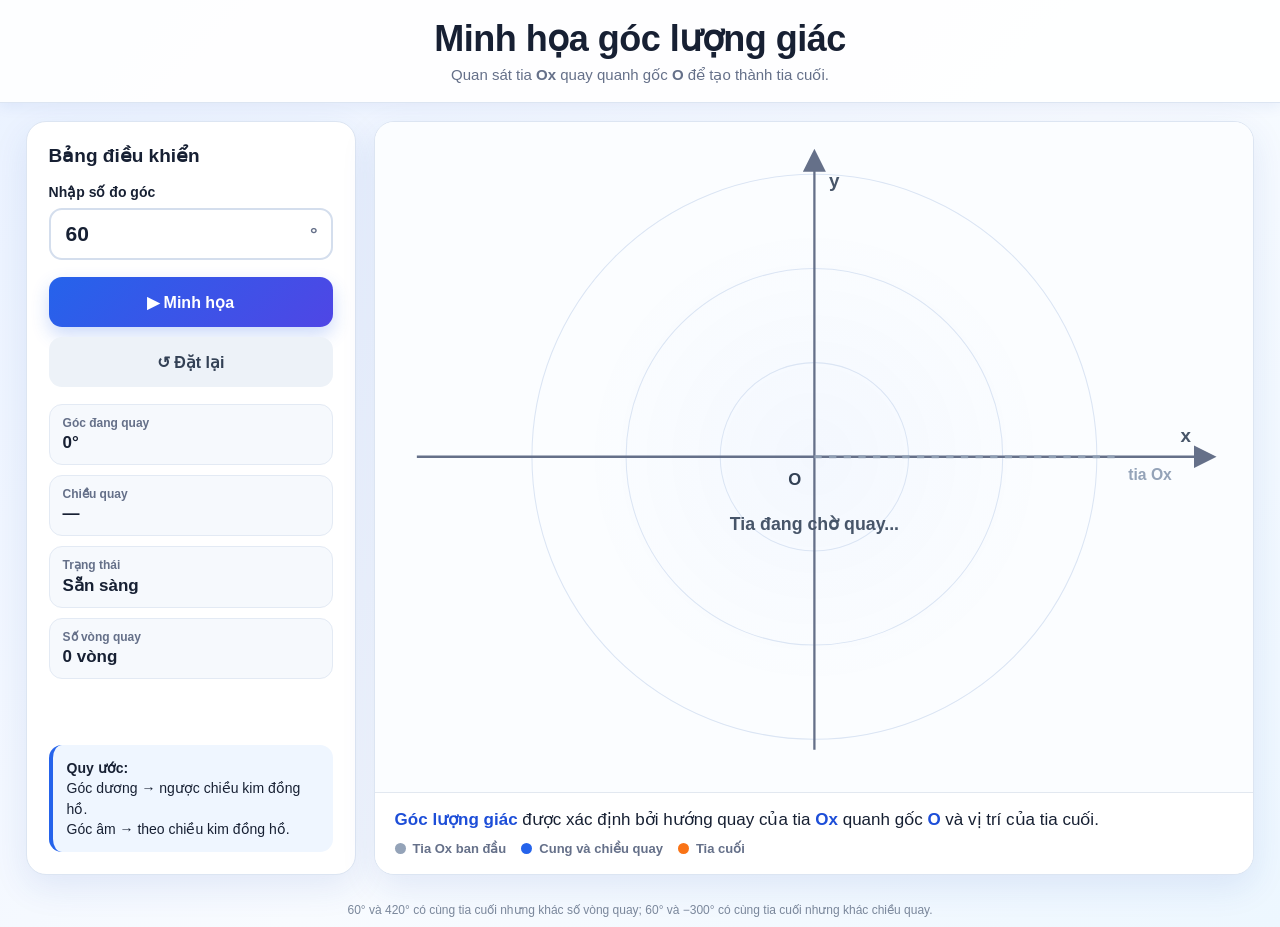
==== MINH HỌA GÓC LƯỢNG GIÁC/index.html @ 99ea973a "Add files via upload" ====
<!DOCTYPE html>
<html lang="vi">
<head>
<meta charset="UTF-8">
<meta name="viewport" content="width=device-width, initial-scale=1.0">
<title>Minh họa góc lượng giác</title>
<style>
  * { box-sizing: border-box; }
  :root {
    --bg: #eef4ff;
    --panel: #ffffff;
    --ink: #172033;
    --muted: #657089;
    --primary: #2563eb;
    --primary-dark: #1d4ed8;
    --accent: #f97316;
    --grid: #dbe5f4;
    --axis: #657089;
    --success: #15803d;
  }

  body {
    margin: 0;
    min-height: 100vh;
    font-family: Inter, "Segoe UI", Arial, sans-serif;
    color: var(--ink);
    background: linear-gradient(135deg, #eaf2ff, #f8fbff 55%, #edf7ff);
  }

  .app {
    min-height: 100vh;
    display: grid;
    grid-template-rows: auto 1fr auto;
  }

  header {
    padding: 18px 28px;
    background: rgba(255,255,255,.92);
    border-bottom: 1px solid #dce5f2;
    box-shadow: 0 3px 14px rgba(30, 64, 175, .08);
    text-align: center;
  }

  header h1 {
    margin: 0;
    font-size: clamp(24px, 3vw, 36px);
    letter-spacing: -.5px;
  }

  header p {
    margin: 6px 0 0;
    color: var(--muted);
    font-size: 15px;
  }

  main {
    width: min(1500px, 96vw);
    margin: 18px auto;
    display: grid;
    grid-template-columns: minmax(270px, 330px) 1fr;
    gap: 18px;
    min-height: 0;
  }

  .controls {
    background: var(--panel);
    border: 1px solid #dce5f2;
    border-radius: 20px;
    padding: 22px;
    box-shadow: 0 12px 35px rgba(30,64,175,.10);
    display: flex;
    flex-direction: column;
    gap: 17px;
  }

  .control-title {
    font-weight: 800;
    font-size: 19px;
  }

  label {
    font-weight: 700;
    font-size: 14px;
    display: block;
    margin-bottom: 8px;
  }

  .input-wrap {
    position: relative;
  }

  input {
    width: 100%;
    height: 52px;
    border: 2px solid #d4deed;
    border-radius: 13px;
    padding: 0 48px 0 15px;
    font-size: 21px;
    font-weight: 700;
    outline: none;
    color: var(--ink);
    transition: .2s;
  }

  input:focus {
    border-color: var(--primary);
    box-shadow: 0 0 0 4px rgba(37,99,235,.12);
  }

  .degree {
    position: absolute;
    right: 15px;
    top: 50%;
    transform: translateY(-50%);
    font-size: 19px;
    font-weight: 800;
    color: var(--muted);
  }

  .buttons {
    display: grid;
    gap: 10px;
  }

  button {
    border: 0;
    border-radius: 13px;
    min-height: 50px;
    padding: 0 15px;
    font-size: 16px;
    font-weight: 800;
    cursor: pointer;
    transition: transform .15s, box-shadow .15s, opacity .15s;
  }

  button:hover { transform: translateY(-1px); }
  button:active { transform: translateY(1px); }

  #animateBtn {
    color: white;
    background: linear-gradient(135deg, var(--primary), #4f46e5);
    box-shadow: 0 8px 18px rgba(37,99,235,.23);
  }

  #resetBtn {
    color: #334155;
    background: #edf2f8;
  }

  button:disabled { opacity: .55; cursor: default; transform: none; }

  .stats {
    display: grid;
    gap: 10px;
  }

  .stat {
    background: #f6f9fd;
    border: 1px solid #e3eaf4;
    border-radius: 13px;
    padding: 11px 13px;
  }

  .stat-label {
    color: var(--muted);
    font-size: 12px;
    font-weight: 700;
    margin-bottom: 3px;
  }

  .stat-value {
    font-size: 17px;
    font-weight: 800;
  }

  .explain {
    margin-top: auto;
    padding: 13px 14px;
    border-radius: 13px;
    background: #eff6ff;
    border-left: 4px solid var(--primary);
    line-height: 1.45;
    font-size: 14px;
  }

  .visual {
    min-width: 0;
    background: var(--panel);
    border: 1px solid #dce5f2;
    border-radius: 20px;
    box-shadow: 0 12px 35px rgba(30,64,175,.10);
    display: grid;
    grid-template-rows: 1fr auto;
    overflow: hidden;
    min-height: 600px;
  }

  .canvas-wrap {
    min-height: 0;
    position: relative;
    background:
      radial-gradient(circle at 50% 50%, rgba(37,99,235,.035), transparent 42%),
      #fbfdff;
  }

  svg {
    width: 100%;
    height: 100%;
    min-height: 500px;
    display: block;
    user-select: none;
  }

  .grid-circle { fill: none; stroke: var(--grid); stroke-width: 1; }
  .grid-line { stroke: var(--grid); stroke-width: 1; stroke-dasharray: 4 7; }
  .axis { stroke: var(--axis); stroke-width: 2.2; }
  .axis-label { font-size: 18px; font-weight: 800; fill: #475569; }
  .origin-label { font-size: 16px; font-weight: 800; fill: #334155; }

  .start-ray {
    stroke: #94a3b8;
    stroke-width: 3;
    stroke-dasharray: 7 7;
    opacity: .9;
  }

  .final-ray {
    stroke: var(--accent);
    stroke-width: 6;
    stroke-linecap: round;
    filter: drop-shadow(0 3px 4px rgba(249,115,22,.22));
  }

  .angle-path {
    fill: none;
    stroke: var(--primary);
    stroke-width: 6;
    stroke-linecap: round;
    stroke-linejoin: round;
    marker-end: url(#arrow);
  }

  .angle-label-bg {
    fill: white;
    stroke: #d7e1ee;
    stroke-width: 1.5;
    opacity: .96;
  }

  .angle-label {
    font-size: 20px;
    font-weight: 900;
    fill: #1d4ed8;
    text-anchor: middle;
  }

  .rotation-label {
    font-size: 17px;
    font-weight: 800;
    fill: #475569;
    text-anchor: middle;
  }

  .tip-dot {
    fill: var(--accent);
    stroke: white;
    stroke-width: 4;
  }

  .visual-bottom {
    padding: 15px 20px 18px;
    border-top: 1px solid #e2e8f0;
    background: rgba(255,255,255,.96);
  }

  .concept {
    font-size: 17px;
    line-height: 1.45;
  }

  .concept strong { color: var(--primary-dark); }

  .legend {
    margin-top: 9px;
    display: flex;
    flex-wrap: wrap;
    gap: 15px;
    color: var(--muted);
    font-size: 13px;
    font-weight: 650;
  }

  .legend span { display: inline-flex; align-items: center; gap: 7px; }
  .dot { width: 11px; height: 11px; border-radius: 50%; display: inline-block; }
  .blue { background: var(--primary); }
  .orange { background: var(--accent); }
  .gray { background: #94a3b8; }

  footer {
    padding: 10px;
    text-align: center;
    color: #7a879b;
    font-size: 12px;
  }

  @media (max-width: 900px) {
    main {
      grid-template-columns: 1fr;
    }
    .controls { order: 2; }
    .visual { order: 1; min-height: 600px; }
  }

  @media (max-width: 600px) {
    header { padding: 15px; }
    main { width: 100%; margin: 0; gap: 10px; }
    .controls, .visual { border-radius: 0; }
    .visual { min-height: 520px; }
    svg { min-height: 420px; }
  }
</style>
</head>
<body>
<div class="app">
  <header>
    <h1>Minh họa góc lượng giác</h1>
    <p>Quan sát tia <strong>Ox</strong> quay quanh gốc <strong>O</strong> để tạo thành tia cuối.</p>
  </header>

  <main>
    <section class="controls">
      <div class="control-title">Bảng điều khiển</div>

      <div>
        <label for="angleInput">Nhập số đo góc</label>
        <div class="input-wrap">
          <input id="angleInput" type="number" step="any" value="60" aria-label="Nhập số đo góc">
          <span class="degree">°</span>
        </div>
      </div>

      <div class="buttons">
        <button id="animateBtn">▶ Minh họa</button>
        <button id="resetBtn">↺ Đặt lại</button>
      </div>

      <div class="stats">
        <div class="stat">
          <div class="stat-label">Góc đang quay</div>
          <div class="stat-value" id="currentAngle">0°</div>
        </div>
        <div class="stat">
          <div class="stat-label">Chiều quay</div>
          <div class="stat-value" id="direction">—</div>
        </div>
        <div class="stat">
          <div class="stat-label">Trạng thái</div>
          <div class="stat-value" id="status">Sẵn sàng</div>
        </div>
        <div class="stat">
          <div class="stat-label">Số vòng quay</div>
          <div class="stat-value" id="turns">0 vòng</div>
        </div>
      </div>

      <div class="explain">
        <strong>Quy ước:</strong><br>
        Góc dương → ngược chiều kim đồng hồ.<br>
        Góc âm → theo chiều kim đồng hồ.
      </div>
    </section>

    <section class="visual">
      <div class="canvas-wrap">
        <svg id="diagram" viewBox="-420 -320 840 640" role="img"
             aria-label="Hình minh họa góc lượng giác">
          <defs>
            <marker id="axisArrow" markerWidth="10" markerHeight="10" refX="8" refY="5"
                    orient="auto" markerUnits="strokeWidth">
              <path d="M0,0 L10,5 L0,10 Z" fill="#657089"></path>
            </marker>
            <marker id="arrow" markerWidth="5" markerHeight="5" refX="5" refY="5"
        orient="auto" markerUnits="strokeWidth">
  <path d="M0,0 L3,5 L0,8 Z" fill="#2563eb"></path>
</marker>
          </defs>

          <!-- Lưới định hướng -->
          <circle class="grid-circle" cx="0" cy="0" r="90"></circle>
          <circle class="grid-circle" cx="0" cy="0" r="180"></circle>
          <circle class="grid-circle" cx="0" cy="0" r="270"></circle>

          <line class="grid-line" x1="-360" y1="0" x2="360" y2="0"></line>
          <line class="grid-line" x1="0" y1="-280" x2="0" y2="280"></line>

          <!-- Hệ trục Oxy -->
          <line class="axis" x1="-380" y1="0" x2="380" y2="0" marker-end="url(#axisArrow)"></line>
          <line class="axis" x1="0" y1="280" x2="0" y2="-290" marker-end="url(#axisArrow)"></line>

          <text class="axis-label" x="350" y="-14">x</text>
          <text class="axis-label" x="14" y="-258">y</text>
          <text class="origin-label" x="-25" y="27">O</text>

          <!-- Tia Ox ban đầu -->
          <line id="startRay" class="start-ray" x1="0" y1="0" x2="290" y2="0"></line>
          <text id="startLabel" x="300" y="22" fill="#94a3b8" font-size="15" font-weight="700">tia Ox</text>

          <!-- Cung góc động -->
          <path id="anglePath" class="angle-path" d="" opacity="0"></path>

          <!-- Tia đang quay / tia cuối -->
          <line id="finalRay" class="final-ray" x1="0" y1="0" x2="0" y2="0" opacity="0"></line>
          <circle id="tipDot" class="tip-dot" cx="0" cy="0" r="8" opacity="0"></circle>

          <!-- Nhãn góc -->
          <g id="angleLabelGroup" opacity="0">
            <rect id="angleLabelBg" class="angle-label-bg" x="-64" y="-34" width="128" height="43" rx="12"></rect>
            <text id="angleLabel" class="angle-label" x="0" y="-5">60°</text>
          </g>

          <text id="rotationLabel" class="rotation-label" x="0" y="70">Tia đang quay...</text>
        </svg>
      </div>

      <div class="visual-bottom">
        <div class="concept">
          <strong>Góc lượng giác</strong> được xác định bởi hướng quay của tia <strong>Ox</strong>
          quanh gốc <strong>O</strong> và vị trí của tia cuối.
        </div>
        <div class="legend">
          <span><i class="dot gray"></i> Tia Ox ban đầu</span>
          <span><i class="dot blue"></i> Cung và chiều quay</span>
          <span><i class="dot orange"></i> Tia cuối</span>
        </div>
      </div>
    </section>
  </main>

  <footer>60° và 420° có cùng tia cuối nhưng khác số vòng quay; 60° và −300° có cùng tia cuối nhưng khác chiều quay.</footer>
</div>

<script>
(() => {
  const input = document.getElementById("angleInput");
  const animateBtn = document.getElementById("animateBtn");
  const resetBtn = document.getElementById("resetBtn");

  const currentAngleEl = document.getElementById("currentAngle");
  const directionEl = document.getElementById("direction");
  const statusEl = document.getElementById("status");
  const turnsEl = document.getElementById("turns");

  const anglePath = document.getElementById("anglePath");
  const finalRay = document.getElementById("finalRay");
  const tipDot = document.getElementById("tipDot");
  const angleLabelGroup = document.getElementById("angleLabelGroup");
  const angleLabelBg = document.getElementById("angleLabelBg");
  const angleLabel = document.getElementById("angleLabel");
  const rotationLabel = document.getElementById("rotationLabel");

  const RAY_LENGTH = 270;
  const ARC_BASE = 82;
  const NS_PER_DEGREE = 1000000; // chỉ dùng để tạo độ mượt, không phải đơn vị toán học
  let animationId = null;
  let runToken = 0;

  // Định dạng số để tránh hiện các chữ số thập phân dài.
  function fmt(n) {
    if (Math.abs(n) < 1e-9) return "0";
    return Number(n.toFixed(2)).toString();
  }

  function degToRad(deg) {
    return deg * Math.PI / 180;
  }

  // Chuyển góc toán học sang tọa độ SVG:
  // x = r*cos(theta), y = -r*sin(theta) vì trục y của SVG hướng xuống.
  function pointAt(angleDeg, radius) {
    const t = degToRad(angleDeg);
    return {
      x: radius * Math.cos(t),
      y: -radius * Math.sin(t)
    };
  }

  // Tạo cung/đường xoắn qua toàn bộ quá trình quay.
  // Góc lớn hơn 360° được giữ nguyên để học sinh nhìn thấy nhiều vòng.
  function buildAnglePath(angleDeg) {
    const sign = Math.sign(angleDeg) || 1;
    const absAngle = Math.abs(angleDeg);

    if (absAngle < 0.001) return "";

    const turns = Math.floor(absAngle / 360);
    const remainder = absAngle % 360;

    // Sau mỗi vòng, tăng nhẹ bán kính để các vòng không đè lên nhau.
    // Với góc nhỏ, cung giữ bán kính cơ bản.
    const samples = Math.max(30, Math.ceil(absAngle / 3));
    const points = [];

    for (let i = 0; i <= samples; i++) {
      const p = i / samples;
      const a = angleDeg * p;
      const radius = ARC_BASE + Math.min(48, Math.floor(Math.abs(a) / 360) * 13);
      points.push(pointAt(a, radius));
    }

    let d = `M ${points[0].x.toFixed(2)} ${points[0].y.toFixed(2)}`;
    for (let i = 1; i < points.length; i++) {
      d += ` L ${points[i].x.toFixed(2)} ${points[i].y.toFixed(2)}`;
    }
    return d;
  }

  function setFinalRay(angleDeg, visible = true) {
    const p = pointAt(angleDeg, RAY_LENGTH);
    finalRay.setAttribute("x2", p.x);
    finalRay.setAttribute("y2", p.y);
    tipDot.setAttribute("cx", p.x);
    tipDot.setAttribute("cy", p.y);
    finalRay.setAttribute("opacity", visible ? "1" : "0");
    tipDot.setAttribute("opacity", visible ? "1" : "0");
  }

  function positionAngleLabel(angleDeg) {
    const absAngle = Math.abs(angleDeg);
    const radius = ARC_BASE + Math.min(48, Math.floor(absAngle / 360) * 13) + 30;
    const p = pointAt(angleDeg, radius);

    // Giữ nhãn trong vùng nhìn thấy.
    const x = Math.max(-350, Math.min(350, p.x));
    const y = Math.max(-250, Math.min(250, p.y));

    angleLabelGroup.setAttribute("transform", `translate(${x} ${y})`);
    angleLabelBg.setAttribute("x", "-70");
    angleLabelBg.setAttribute("y", "-34");
    angleLabelBg.setAttribute("width", "140");
    angleLabel.textContent = `${fmt(angleDeg)}°`;
  }

  function updateTurnInfo(angleDeg) {
    const absAngle = Math.abs(angleDeg);
    const fullTurns = Math.floor(absAngle / 360);
    const rem = absAngle % 360;

    if (absAngle === 0) {
      turnsEl.textContent = "0 vòng";
      return;
    }

    if (rem < 0.01) {
      turnsEl.textContent = `${fullTurns} vòng`;
    } else if (fullTurns > 0) {
      turnsEl.textContent = `${fullTurns} vòng + ${fmt(rem)}°`;
    } else {
      turnsEl.textContent = `${fmt(rem)}°`;
    }
  }

  function setDirection(angleDeg) {
    if (angleDeg > 0) {
      directionEl.textContent = "Ngược chiều kim đồng hồ";
    } else if (angleDeg < 0) {
      directionEl.textContent = "Theo chiều kim đồng hồ";
    } else {
      directionEl.textContent = "Không quay";
    }
  }

  function resetVisual() {
    runToken++;
    if (animationId !== null) {
      cancelAnimationFrame(animationId);
      animationId = null;
    }

    currentAngleEl.textContent = "0°";
    directionEl.textContent = "—";
    statusEl.textContent = "Sẵn sàng";
    turnsEl.textContent = "0 vòng";

    anglePath.setAttribute("d", "");
    anglePath.setAttribute("opacity", "0");
    finalRay.setAttribute("opacity", "0");
    tipDot.setAttribute("opacity", "0");
    angleLabelGroup.setAttribute("opacity", "0");
    rotationLabel.textContent = "Tia đang chờ quay...";
    animateBtn.disabled = false;
  }

  function readAngle() {
    const value = Number(input.value);
    if (!Number.isFinite(value)) {
      input.value = "60";
      return 60;
    }
    return value;
  }

  function animateAngle(targetAngle) {
    const token = ++runToken;

    if (animationId !== null) {
      cancelAnimationFrame(animationId);
      animationId = null;
    }

    // Thời gian tăng theo độ lớn góc:
    // góc nhỏ đủ nhanh, góc lớn vẫn có thể quan sát được nhiều vòng.
    const duration = Math.min(
      14000,
      Math.max(1200, 1200 + Math.abs(targetAngle) * 8)
    );

    const directionText =
      targetAngle > 0 ? "Ngược chiều kim đồng hồ" :
      targetAngle < 0 ? "Theo chiều kim đồng hồ" : "Không quay";

    setDirection(targetAngle);
    updateTurnInfo(targetAngle);
    statusEl.textContent = "Đang quay...";
    animateBtn.disabled = true;
    resetBtn.disabled = false;

    if (Math.abs(targetAngle) < 0.0001) {
      currentAngleEl.textContent = "0°";
      statusEl.textContent = "Hoàn thành";
      anglePath.setAttribute("opacity", "0");
      setFinalRay(0, true);
      angleLabelGroup.setAttribute("opacity", "1");
      positionAngleLabel(0);
      rotationLabel.textContent = "Góc 0°";
      animateBtn.disabled = false;
      return;
    }

    const startTime = performance.now();

    function frame(now) {
      if (token !== runToken) return;

      const raw = Math.min(1, (now - startTime) / duration);

      // Ease-in-out: bắt đầu/đổi chiều mềm, giữa chuyển động đều.
      const eased = raw < 0.5
        ? 2 * raw * raw
        : 1 - Math.pow(-2 * raw + 2, 2) / 2;

      const current = targetAngle * eased;

      currentAngleEl.textContent = `${fmt(current)}°`;
      updateTurnInfo(current);
      anglePath.setAttribute("d", buildAnglePath(current));
      anglePath.setAttribute("opacity", current === 0 ? "0" : "1");
      setFinalRay(current, true);
      angleLabelGroup.setAttribute("opacity", "1");
      positionAngleLabel(current);

      rotationLabel.textContent =
        targetAngle > 0
          ? "↺ Đang quay ngược chiều kim đồng hồ"
          : "↻ Đang quay theo chiều kim đồng hồ";

      if (raw < 1) {
        animationId = requestAnimationFrame(frame);
      } else {
        animationId = null;
        currentAngleEl.textContent = `${fmt(targetAngle)}°`;
        updateTurnInfo(targetAngle);

        positionAngleLabel(targetAngle);
        angleLabel.textContent = `${fmt(targetAngle)}°`;

        statusEl.textContent = "Hoàn thành";
        rotationLabel.textContent =
          targetAngle > 0

      }
    }

    animationId = requestAnimationFrame(frame);
  }

  animateBtn.addEventListener("click", () => {
    const angle = readAngle();
    animateAngle(angle);
  });

  resetBtn.addEventListener("click", resetVisual);

  input.addEventListener("keydown", (event) => {
    if (event.key === "Enter") {
      const angle = readAngle();
      animateAngle(angle);
    }
  });

  // Trạng thái ban đầu: hiển thị tia Ox nhưng chưa có tia cuối.
  resetVisual();
})();
</script>
</body>
</html>
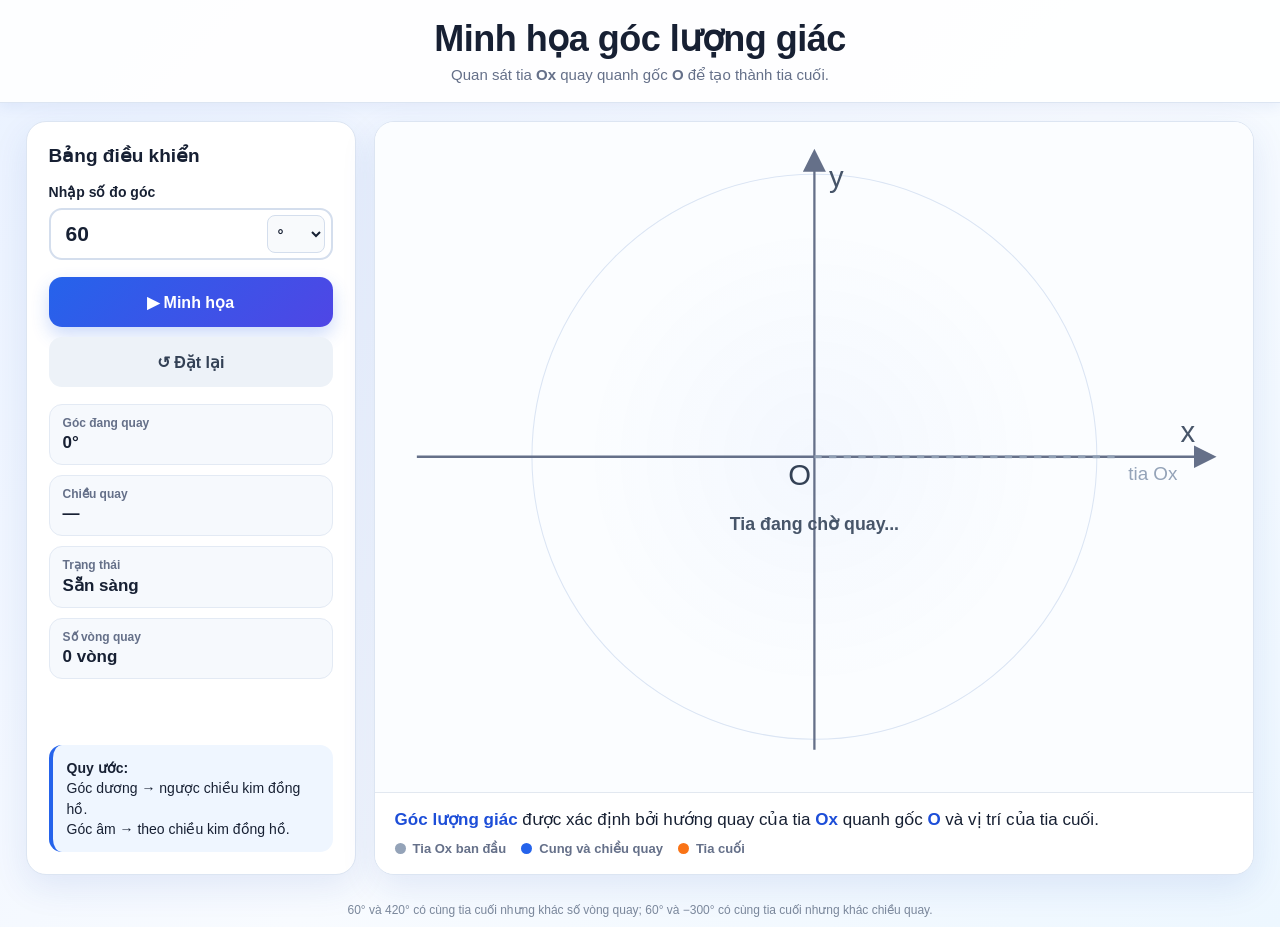
==== commit 8612040f: "Refactor angle input and update styles Updated styles for axis and origin labels, adjusted angle pat" ====
--- a/MINH HỌA GÓC LƯỢNG GIÁC/index.html
+++ b/MINH HỌA GÓC LƯỢNG GIÁC/index.html
@@ -214,8 +214,8 @@
   .grid-circle { fill: none; stroke: var(--grid); stroke-width: 1; }
   .grid-line { stroke: var(--grid); stroke-width: 1; stroke-dasharray: 4 7; }
   .axis { stroke: var(--axis); stroke-width: 2.2; }
-  .axis-label { font-size: 18px; font-weight: 800; fill: #475569; }
-  .origin-label { font-size: 16px; font-weight: 800; fill: #334155; }
+  .axis-label { font-size: 28px; font-weight: 400; fill: #475569; }
+  .origin-label { font-size: 28px; font-weight: 400; fill: #334155; }
 
   .start-ray {
     stroke: #94a3b8;
@@ -234,7 +234,7 @@
   .angle-path {
     fill: none;
     stroke: var(--primary);
-    stroke-width: 6;
+    stroke-width: 3;
     stroke-linecap: round;
     stroke-linejoin: round;
     marker-end: url(#arrow);
@@ -243,8 +243,8 @@
   .angle-label-bg {
     fill: white;
     stroke: #d7e1ee;
-    stroke-width: 1.5;
-    opacity: .96;
+    stroke-width: 1;
+    opacity: 0.1;
   }
 
   .angle-label {
@@ -318,6 +318,37 @@
     .visual { min-height: 520px; }
     svg { min-height: 420px; }
   }
+  
+  .input-wrap {
+  display: flex;
+  align-items: center;
+  position: relative;
+}
+
+.input-wrap input {
+  padding-right: 75px; /* Dành khoảng trống cho ô chọn đơn vị */
+}
+
+.unit-select {
+  position: absolute;
+  right: 8px;
+  top: 50%;
+  transform: translateY(-50%);
+  height: 38px;
+  border: 1px solid #d4deed;
+  border-radius: 8px;
+  background: #f8fafc;
+  font-size: 15px;
+  font-weight: 700;
+  color: var(--ink);
+  cursor: pointer;
+  padding: 0 6px;
+  outline: none;
+}
+
+.unit-select:focus {
+  border-color: var(--primary);
+}
 </style>
 </head>
 <body>
@@ -331,13 +362,16 @@
     <section class="controls">
       <div class="control-title">Bảng điều khiển</div>
 
-      <div>
-        <label for="angleInput">Nhập số đo góc</label>
-        <div class="input-wrap">
-          <input id="angleInput" type="number" step="any" value="60" aria-label="Nhập số đo góc">
-          <span class="degree">°</span>
-        </div>
-      </div>
+        <div>
+		  <label for="angleInput">Nhập số đo góc</label>
+		  <div class="input-wrap">
+			<input id="angleInput" type="text" value="60" aria-label="Nhập số đo góc">
+			<select id="unitSelect" class="unit-select" aria-label="Đơn vị góc">
+			  <option value="deg">°</option>
+			  <option value="rad">rad</option>
+			</select>
+		  </div>
+		</div>
 
       <div class="buttons">
         <button id="animateBtn">▶ Minh họa</button>
@@ -381,13 +415,13 @@
             </marker>
             <marker id="arrow" markerWidth="5" markerHeight="5" refX="5" refY="5"
         orient="auto" markerUnits="strokeWidth">
-  <path d="M0,0 L3,5 L0,8 Z" fill="#2563eb"></path>
+  <path d="M0,2 L3,5 L0,8 Z" fill="#2563eb"></path>
 </marker>
           </defs>
 
           <!-- Lưới định hướng -->
-          <circle class="grid-circle" cx="0" cy="0" r="90"></circle>
-          <circle class="grid-circle" cx="0" cy="0" r="180"></circle>
+          <!-- <circle class="grid-circle" cx="0" cy="0" r="90"></circle> -->
+          <!-- <circle class="grid-circle" cx="0" cy="0" r="180"></circle> -->
           <circle class="grid-circle" cx="0" cy="0" r="270"></circle>
 
           <line class="grid-line" x1="-360" y1="0" x2="360" y2="0"></line>
@@ -403,7 +437,7 @@
 
           <!-- Tia Ox ban đầu -->
           <line id="startRay" class="start-ray" x1="0" y1="0" x2="290" y2="0"></line>
-          <text id="startLabel" x="300" y="22" fill="#94a3b8" font-size="15" font-weight="700">tia Ox</text>
+          <text id="startLabel" x="300" y="22" fill="#94a3b8" font-size="18" font-weight="400">tia Ox</text>
 
           <!-- Cung góc động -->
           <path id="anglePath" class="angle-path" d="" opacity="0"></path>
@@ -589,15 +623,38 @@
     rotationLabel.textContent = "Tia đang chờ quay...";
     animateBtn.disabled = false;
   }
-
-  function readAngle() {
-    const value = Number(input.value);
-    if (!Number.isFinite(value)) {
-      input.value = "60";
-      return 60;
-    }
-    return value;
-  }
+  
+function readAngle() {
+  let raw = input.value.trim().toLowerCase();
+  
+  if (!raw) return 0;
+
+  // Xử lý chuỗi chứa "pi" (ví dụ: pi, 2pi, pi/2, -1.5pi)
+  let val = 0;
+  if (raw.includes("pi")) {
+    let replaced = raw.replace(/pi/g, Math.PI.toString());
+    try {
+      // Cho phép tính toán các biểu thức đơn giản như 2*Math.PI hoặc Math.PI/2
+      replaced = replaced.replace(/(\d)(Math\.PI)/g, "$1*$2"); 
+      val = Function(`"use strict"; return (${replaced})`)();
+    } catch (e) {
+      val = NaN;
+    }
+  } else {
+    val = Number(raw);
+  }
+
+  if (!Number.isFinite(val)) {
+    return 0;
+  }
+
+  // Nếu đơn vị đang chọn là Radian -> Quy đổi sang Độ để vẽ
+  if (unitSelect.value === "rad") {
+    return val * (180 / Math.PI);
+  }
+
+  return val; // Nếu là Độ
+}
 
   function animateAngle(targetAngle) {
     const token = ++runToken;
@@ -669,14 +726,16 @@
         animationId = null;
         currentAngleEl.textContent = `${fmt(targetAngle)}°`;
         updateTurnInfo(targetAngle);
-
+        setFinalRay(targetAngle, true);
         positionAngleLabel(targetAngle);
         angleLabel.textContent = `${fmt(targetAngle)}°`;
 
         statusEl.textContent = "Hoàn thành";
         rotationLabel.textContent =
           targetAngle > 0
-
+            ? "✓ Tia cuối sau khi quay ngược chiều kim đồng hồ"
+            : "✓ Tia cuối sau khi quay theo chiều kim đồng hồ";
+        animateBtn.disabled = false;
       }
     }
 
@@ -700,6 +759,68 @@
   // Trạng thái ban đầu: hiển thị tia Ox nhưng chưa có tia cuối.
   resetVisual();
 })();
+
+	const unitSelect = document.getElementById("unitSelect");
+	let currentUnit = "deg"; // "deg" hoặc "rad"
+	
+	function readAngle() {
+	  let raw = input.value.trim().toLowerCase();
+	  
+	  if (!raw) return 0;
+
+	  // Xử lý chuỗi chứa "pi" (ví dụ: pi, 2pi, pi/2, -1.5pi)
+	  let val = 0;
+	  if (raw.includes("pi")) {
+		let replaced = raw.replace(/pi/g, Math.PI.toString());
+		try {
+		  // Cho phép tính toán các biểu thức đơn giản như 2*Math.PI hoặc Math.PI/2
+		  replaced = replaced.replace(/(\d)(Math\.PI)/g, "$1*$2"); 
+		  val = Function(`"use strict"; return (${replaced})`)();
+		} catch (e) {
+		  val = NaN;
+		}
+	  } else {
+		val = Number(raw);
+	  }
+
+	  if (!Number.isFinite(val)) {
+		return 0;
+	  }
+
+	  // Nếu đơn vị đang chọn là Radian -> Quy đổi sang Độ để vẽ
+	  if (unitSelect.value === "rad") {
+		return val * (180 / Math.PI);
+	  }
+
+	  return val; // Nếu là Độ
+	}
+	
+	unitSelect.addEventListener("change", () => {
+	  const newUnit = unitSelect.value;
+	  const raw = input.value.trim().toLowerCase();
+
+	  if (raw !== "") {
+		let numericVal = 0;
+		if (raw.includes("pi")) {
+		  let replaced = raw.replace(/pi/g, Math.PI.toString()).replace(/(\d)(Math\.PI)/g, "$1*$2");
+		  try { numericVal = Function(`"use strict"; return (${replaced})`)(); } catch(e) { numericVal = 0; }
+		} else {
+		  numericVal = Number(raw) || 0;
+		}
+
+		// Chuyển đổi giá trị hiển thị trong ô Input
+		if (currentUnit === "deg" && newUnit === "rad") {
+		  const radVal = numericVal * (Math.PI / 180);
+		  // Hiển thị dạng bội số của PI nếu đẹp, hoặc số thập phân
+		  input.value = Number((radVal / Math.PI).toFixed(4)) + "pi";
+		} else if (currentUnit === "rad" && newUnit === "deg") {
+		  const degVal = numericVal * (180 / Math.PI);
+		  input.value = fmt(degVal);
+		}
+	  }
+
+	  currentUnit = newUnit;
+	});
 </script>
 </body>
 </html>
